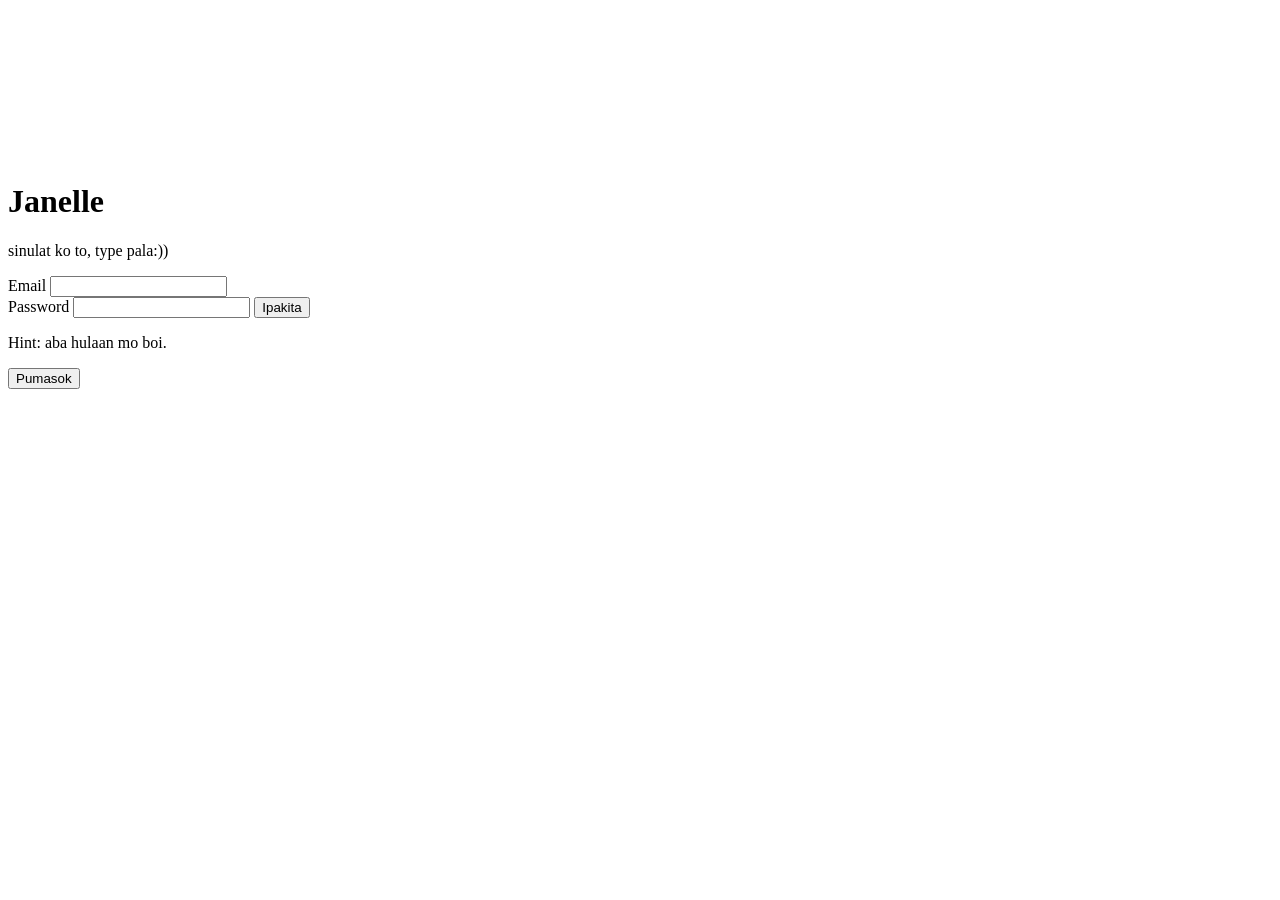
==== index.html @ ebbb545b "Add files via upload" ====
<!DOCTYPE html>
<html lang="fil">
<head>
    <meta charset="UTF-8">
    <meta name="viewport" content="width=device-width, initial-scale=1">
    <title>para sa baby ko</title>
    <link rel="preconnect" href="https://fonts.googleapis.com">
    <link rel="preconnect" href="https://fonts.gstatic.com" crossorigin>
    <link href="https://fonts.googleapis.com/css2?family=Cormorant+Garamond:ital,wght@0,500;0,600;1,500&family=Figtree:wght@400;600;700&family=Pinyon+Script&display=swap" rel="stylesheet">
    <link rel="stylesheet" href="css/style.css">
    <script>
        if (localStorage.getItem("janelle.auth") === "yes") { location.replace("love.html"); }
    </script>
</head>
<body>
<canvas id="fx" aria-hidden="true"></canvas>

<main class="login">
    <div class="login-inner" id="loginInner">
        <h1>Janelle</h1>
        <p class="tagline">sinulat ko to, type pala:))</p>

        <form id="loginForm" novalidate>
            <div class="field">
                <label for="email">Email</label>
                <input id="email" name="email" type="text" autocomplete="username" autocapitalize="none" spellcheck="false" required>
            </div>

            <div class="field">
                <label for="password">Password</label>
                <input id="password" name="password" type="password" autocomplete="current-password" required>
                <button type="button" class="toggle-pass" id="togglePass" aria-pressed="false">Ipakita</button>
            </div>

            <p class="hint">Hint: aba hulaan mo boi.</p>
            <p class="form-error" id="error" role="alert"></p>

            <button type="submit" class="btn btn-primary">Pumasok</button>
        </form>
    </div>
</main>

<script src="js/effects.js"></script>
<script src="js/login.js"></script>
</body>
</html>
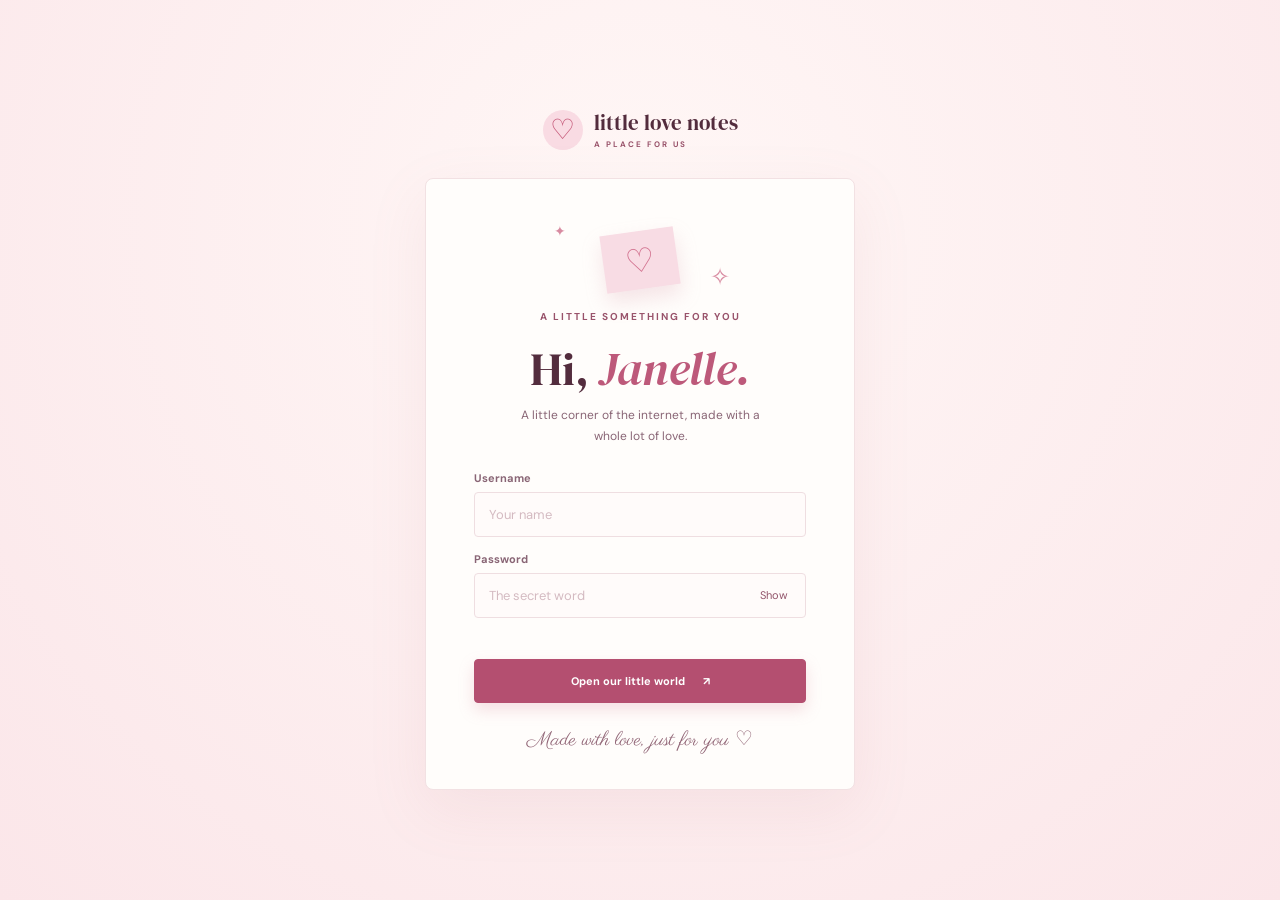
==== commit d322a07a: "Redesign the love-note app in pink with English copy, editable favorites, search, and accessible ani" ====
--- a/index.html
+++ b/index.html
@@ -1,46 +1,33 @@
 <!DOCTYPE html>
-<html lang="fil">
+<html lang="en">
 <head>
-    <meta charset="UTF-8">
-    <meta name="viewport" content="width=device-width, initial-scale=1">
-    <title>para sa baby ko</title>
-    <link rel="preconnect" href="https://fonts.googleapis.com">
-    <link rel="preconnect" href="https://fonts.gstatic.com" crossorigin>
-    <link href="https://fonts.googleapis.com/css2?family=Cormorant+Garamond:ital,wght@0,500;0,600;1,500&family=Figtree:wght@400;600;700&family=Pinyon+Script&display=swap" rel="stylesheet">
-    <link rel="stylesheet" href="css/style.css">
-    <script>
-        if (localStorage.getItem("janelle.auth") === "yes") { location.replace("love.html"); }
-    </script>
+  <meta charset="UTF-8">
+  <meta name="viewport" content="width=device-width, initial-scale=1">
+  <title>For Janelle | A little place for us</title>
+  <link rel="preconnect" href="https://fonts.googleapis.com">
+  <link rel="preconnect" href="https://fonts.gstatic.com" crossorigin>
+  <link href="https://fonts.googleapis.com/css2?family=DM+Sans:wght@400;500;600;700&family=DM+Serif+Display:ital@0;1&family=Parisienne&display=swap" rel="stylesheet">
+  <link rel="stylesheet" href="style.css">
+  <script>if (localStorage.getItem('janelle.auth') === 'yes') location.replace('love.html');</script>
 </head>
-<body>
-<canvas id="fx" aria-hidden="true"></canvas>
-
-<main class="login">
-    <div class="login-inner" id="loginInner">
-        <h1>Janelle</h1>
-        <p class="tagline">sinulat ko to, type pala:))</p>
-
-        <form id="loginForm" novalidate>
-            <div class="field">
-                <label for="email">Email</label>
-                <input id="email" name="email" type="text" autocomplete="username" autocapitalize="none" spellcheck="false" required>
-            </div>
-
-            <div class="field">
-                <label for="password">Password</label>
-                <input id="password" name="password" type="password" autocomplete="current-password" required>
-                <button type="button" class="toggle-pass" id="togglePass" aria-pressed="false">Ipakita</button>
-            </div>
-
-            <p class="hint">Hint: aba hulaan mo boi.</p>
-            <p class="form-error" id="error" role="alert"></p>
-
-            <button type="submit" class="btn btn-primary">Pumasok</button>
-        </form>
+<body class="login-page">
+  <canvas id="fx" aria-hidden="true"></canvas>
+  <main class="login-wrap">
+    <a class="brand login-brand" href="index.html"><span class="brand-mark">♡</span><span>little love notes<small>A PLACE FOR US</small></span></a>
+    <div class="login-card" id="loginInner">
+      <div class="login-illustration" aria-hidden="true"><span class="sparkle sparkle-one">✦</span><span class="envelope">♡</span><span class="sparkle sparkle-two">✧</span></div>
+      <span class="eyebrow">A LITTLE SOMETHING FOR YOU</span>
+      <h1>Hi, <em>Janelle.</em></h1>
+      <p class="login-intro">A little corner of the internet, made with a whole lot of love.</p>
+      <form id="loginForm" novalidate>
+        <div class="field"><label for="email">Username</label><input id="email" name="email" type="text" autocomplete="username" autocapitalize="none" spellcheck="false" placeholder="Your name" required></div>
+        <div class="field"><label for="password">Password</label><div class="password-wrap"><input id="password" name="password" type="password" autocomplete="current-password" placeholder="The secret word" required><button type="button" class="toggle-pass" id="togglePass" aria-pressed="false">Show</button></div></div>
+        <p class="form-error" id="error" role="alert"></p>
+        <button type="submit" class="btn btn-primary login-submit">Open our little world <span>↗</span></button>
+      </form>
+      <p class="login-foot">Made with love, just for you ♡</p>
     </div>
-</main>
-
-<script src="js/effects.js"></script>
-<script src="js/login.js"></script>
+  </main>
+  <script src="effects.js"></script><script src="login.js"></script>
 </body>
 </html>
--- a/style.css
+++ b/style.css
@@ -0,0 +1,22 @@
+:root{--ink:#532c3d;--muted:#a77b8a;--pink:#df7292;--deep:#bf5678;--line:#f0dce1;--paper:#fffdfb;--serif:'DM Serif Display',Georgia,serif;--sans:'DM Sans',sans-serif;--script:'Parisienne',cursive}
+*{box-sizing:border-box}html{scroll-behavior:smooth}body{margin:0;color:var(--ink);font-family:var(--sans);font-size:14px;background:#fff9f7}button,input,textarea{font:inherit;color:inherit}button{cursor:pointer}a{color:inherit;text-decoration:none}:focus-visible{outline:2px solid #ba5475;outline-offset:3px}.sr-only{position:absolute;width:1px;height:1px;padding:0;margin:-1px;overflow:hidden;clip:rect(0,0,0,0);white-space:nowrap;border:0}#fx{position:fixed;inset:0;width:100%;height:100%;pointer-events:none;z-index:50}.shell{max-width:1440px;margin:auto;padding:0 7%}.topbar{height:94px;display:flex;justify-content:space-between;align-items:center;border-bottom:1px solid #f1e4e2}.brand{display:inline-flex;align-items:center;gap:11px;font-family:var(--serif);font-size:21px;line-height:1}.brand-mark{display:grid;place-items:center;width:40px;height:40px;border-radius:50%;background:#f9dbe3;color:#c45677;font-family:Georgia,serif;font-size:28px}.brand small{display:block;margin-top:6px;font:700 8px var(--sans);letter-spacing:2px;color:#c58c9d}.topbar-right{display:flex;align-items:center;gap:38px}.topbar-note{color:#ad8992;font-size:12px}.topbar-note span{color:#da8da5;margin-left:8px}.logout{border:1px solid #eed8dc;background:transparent;border-radius:30px;padding:10px 18px;color:#8d6573;font-size:11px;font-weight:700}.logout span{margin-left:10px;color:#cf7892}.logout:hover,.btn-secondary:hover{background:#fcecf0}
+.hero{position:relative;display:grid;grid-template-columns:1fr 1fr;min-height:405px;margin:30px 0 70px;padding:62px 8%;overflow:hidden;background:#fbe8e9;border-radius:8px}.hero:before{content:'';position:absolute;inset:0;background:radial-gradient(circle at 79% 44%,#f7ced9 0,transparent 35%)}.hero-copy{position:relative;z-index:1}.eyebrow,.step{font-size:10px;font-weight:700;letter-spacing:2px;color:#be7188}.dot{display:inline-block;width:6px;height:6px;background:#d77c98;border-radius:50%;vertical-align:middle;margin-right:8px}.hero h1{margin:22px 0 16px;font:400 clamp(45px,5vw,69px)/1.06 var(--serif);letter-spacing:-1.8px}.hero h1 em,.section-heading h2 em{font-weight:400;color:#d77d97}.hero-copy>p{font-size:14px;line-height:1.8;color:#a77988}.text-link{display:inline-block;margin-top:24px;font-size:10px;font-weight:700;letter-spacing:1.6px;color:#b65d78}.text-link span{font-size:17px;margin-left:10px}.hero-number{position:absolute;bottom:22px;right:28px;color:#cc99a6;font-size:9px;letter-spacing:1.5px}.hero-art{position:relative;min-height:270px;display:grid;place-items:center}.art-orbit{position:absolute;border:1px solid rgba(209,119,147,.22);border-radius:50%;width:275px;height:275px}.orbit-two{width:325px;height:325px}.art-envelope{position:relative;display:grid;place-items:center;width:190px;height:140px;background:#fff9f5;border-radius:4px;box-shadow:0 20px 50px #dba3b080;transform:rotate(-9deg);animation:float 5s ease-in-out infinite;overflow:hidden}.art-envelope:before,.art-envelope:after{content:'';position:absolute;width:145px;height:145px;top:39px;background:#fff0ee;transform:rotate(45deg);border:1px solid #f5d9dd}.art-envelope:before{left:-75px}.art-envelope:after{right:-75px}.art-envelope span{position:relative;z-index:2;display:grid;place-items:center;width:42px;height:42px;border-radius:50%;background:#d87d98;color:white;font-size:28px;box-shadow:0 4px 10px #bd698a55}.art-star{position:absolute;color:#d8849e;font-size:32px}.art-star-one{top:26px;left:22%;animation:twinkle 3s ease-in-out infinite}.art-star-two{right:20%;bottom:54px;font-size:40px;animation:twinkle 4s ease-in-out infinite}.art-label{position:absolute;bottom:9px;left:17%;font:24px var(--script);color:#ba7f91;transform:rotate(-9deg)}.art-heart{position:absolute;right:21%;top:50px;color:#e9a3b5;font-size:17px;animation:float 4s ease-in-out infinite}
+.section-heading{display:flex;justify-content:space-between;align-items:end;margin-bottom:25px}.section-heading h2{font:400 39px/1.1 var(--serif);letter-spacing:-.7px;margin:10px 0 0}.section-heading>p{margin:0;color:#b3929a;font-size:12px;line-height:1.7;text-align:right}.workspace{display:grid;grid-template-columns:minmax(0,1.8fr) minmax(260px,1fr);gap:22px}.card{background:var(--paper);border:1px solid #f1e5e3;border-radius:8px;box-shadow:0 12px 30px #b9878d0a}.composer{padding:30px}.card-heading{display:flex;align-items:center;justify-content:space-between;margin-bottom:23px}.step span{padding:0 5px;color:#e9a3b6}.card-heading h3{font:400 25px var(--serif);margin:8px 0 0}.card-icon{display:grid;place-items:center;width:40px;height:40px;border-radius:50%;background:#fff1f2;font-size:21px;color:#d17e98}.textarea-wrap{border:1px solid #efdddf;background:#fffbfa;border-radius:5px;padding:17px 18px 12px;transition:border-color .2s,box-shadow .2s}.textarea-wrap:focus-within{border-color:#df9aae;box-shadow:0 0 0 3px #fbe6ec}.textarea-wrap label{font-size:9px;font-weight:700;letter-spacing:1.6px;color:#bf8b99}.textarea-wrap textarea{width:100%;min-height:105px;resize:vertical;border:0;outline:0;background:transparent;padding:14px 0 6px;font:italic 20px/1.5 var(--serif);color:#75485a}.textarea-wrap textarea::placeholder{color:#d1b1b9}.textarea-bottom{display:flex;justify-content:space-between;gap:10px;color:#c5a2aa;font-size:10px}.prompt-row{display:flex;justify-content:space-between;align-items:center;gap:10px;margin:15px 0 27px;color:#b3929a;font-size:11px}.text-button{border:0;background:none;color:#c56784;font-size:11px;font-weight:700}.text-button span{font-size:17px}.effects{border:0;padding:0;margin:0 0 26px}.effects legend{padding:0;margin:0 0 14px}.effects legend strong{display:block;margin-top:8px;font:400 20px var(--serif)}.pills{display:flex;flex-wrap:wrap;gap:8px}.pill input{position:absolute;opacity:0}.pill span{display:block;border:1px solid #f0dfe2;border-radius:30px;padding:9px 13px;color:#9f7784;font-size:11px;cursor:pointer;transition:transform .2s,background .2s,border-color .2s}.pill b{font-size:15px;color:#d58ca1;margin-right:3px}.pill:hover span{transform:translateY(-2px);border-color:#dda6b6}.pill input:checked+span{background:#fbe5eb;border-color:#e8b6c5;color:#a74d6b;font-weight:700}.pill input:focus-visible+span{outline:2px solid #ba5475;outline-offset:3px}.actions{display:flex;gap:10px;flex-wrap:wrap}.btn{border-radius:4px;padding:14px 22px;font-weight:700;font-size:11px;transition:transform .2s,box-shadow .2s,background .2s}.btn:hover{transform:translateY(-2px)}.btn-primary{border:1px solid #d77d98;background:#d77d98;color:white;box-shadow:0 7px 15px #d890a344}.btn-primary:hover{background:#c96987;box-shadow:0 9px 20px #d890a366}.btn-primary span{margin-left:15px}.btn-secondary{border:1px solid #efdce0;background:white;color:#b16c80}.status{min-height:16px;margin:12px 0 -10px;color:#b65d78;font-size:11px}.side-stack{display:grid;gap:16px;align-content:start}.quote-card{position:relative;min-height:258px;padding:27px;background:#f8e2e6;border-radius:8px;overflow:hidden}.quote-card:after{content:'♡';position:absolute;right:-18px;top:46px;font:200px Georgia;color:#ffffff38;line-height:1}.quote-spark{position:absolute;right:25px;top:22px;font-size:23px;color:#d78da2}.quote-mark{height:52px;margin-top:20px;color:#d79aab;font:75px/1 var(--serif)}.quote-card p{position:relative;z-index:1;max-width:220px;margin:0;font:italic 25px/1.25 var(--serif);color:#8a5266}.quote-bottom{display:flex;justify-content:space-between;align-items:end;margin-top:19px;color:#ba8393;font:20px var(--script)}.quote-bottom button{position:relative;z-index:1;width:36px;height:36px;border:1px solid #e3b6c2;border-radius:50%;background:transparent;color:#b86a81;font-size:16px}.quote-bottom button:hover{background:white}.tip-card{display:flex;gap:15px;padding:23px;background:#fffdfb;border:1px solid #f2e5e4;border-radius:8px}.tip-icon{display:grid;place-items:center;flex:none;width:38px;height:38px;background:#fcecf0;color:#d6819a;border-radius:50%;font-size:22px}.tip-card strong{font:400 17px var(--serif)}.tip-card p{margin:7px 0 0;color:#b4939c;font-size:11px;line-height:1.7}
+.saved-section{padding:75px 0 70px}.note-count{display:inline-grid;place-items:center;vertical-align:middle;width:25px;height:25px;border-radius:50%;background:#f9e6ea;color:#bd7288;font:700 10px var(--sans)}.saved-toolbar{display:flex;justify-content:space-between;gap:15px;align-items:center;border-bottom:1px solid #eedfe0;margin-bottom:18px}.filters{display:flex;gap:25px}.filter{border:0;border-bottom:2px solid transparent;background:transparent;padding:12px 0;color:#b698a1;font-size:11px;font-weight:700}.filter.active{border-color:#d87c98;color:#b75c79}.search{display:flex;align-items:center;gap:8px;color:#c1909e}.search span:first-child{font-size:22px}.search input{max-width:160px;border:0;outline:0;background:transparent;padding:10px 0;font-size:11px}.search input::placeholder{color:#c7a8af}.letter-list{display:grid;grid-template-columns:repeat(3,minmax(0,1fr));gap:15px;list-style:none;padding:0;margin:0}.letter{min-width:0;padding:22px;background:#fffdfb;border:1px solid #f1e3e3;border-radius:6px;animation:rise .4s ease both}.letter-top{display:flex;justify-content:space-between;align-items:center}.letter-tag{font-size:9px;font-weight:700;letter-spacing:1.3px;color:#d38da1}.favorite{border:0;background:none;color:#d77d98;font-size:23px;line-height:1}.letter-text{min-height:64px;margin:20px 0 15px;font:italic 21px/1.35 var(--serif);overflow-wrap:anywhere}.meta{color:#b69aa1;font-size:10px}.letter-actions{display:flex;align-items:center;gap:15px;border-top:1px solid #f3e6e6;margin-top:17px;padding-top:13px}.letter-actions button{border:0;background:transparent;padding:3px 0;font-size:11px}.letter-play{color:#c46d88;font-weight:700;margin-right:auto}.letter-action{color:#aa8a94}.letter-action:hover,.letter-play:hover{color:#8d3d5a}.empty{grid-column:1/-1;padding:35px;text-align:center;background:#fffdfb;border:1px dashed #efd9de;border-radius:6px;color:#b999a2}.empty-icon{display:block;color:#dc99ac;font-size:30px}.empty strong{display:block;color:#8d6271;font:400 20px var(--serif)}.empty p{margin:6px 0;font-size:11px}footer{display:flex;justify-content:space-between;align-items:center;gap:15px;padding:25px 0 32px;border-top:1px solid #eedfe0;color:#c4a0aa;font-size:9px;font-weight:700;letter-spacing:1.4px}.footer-script{font:23px var(--script);letter-spacing:0;color:#c18496}footer a{color:#ba7589}
+.reveal[hidden]{display:none}.reveal{position:fixed;inset:0;z-index:40;display:grid;place-items:center;padding:35px;background:radial-gradient(circle at center,#a65371,#542337);cursor:pointer;animation:fade .4s ease}.reveal-content{text-align:center;max-width:850px}.reveal-kicker{font-size:10px;letter-spacing:3px;color:#f6c5d2}.reveal-text{margin:30px 0;color:#fff8f7;font:italic clamp(32px,5vw,60px)/1.25 var(--serif);overflow-wrap:anywhere}.word{display:inline-block;max-width:100%;overflow-wrap:anywhere}.ch{display:inline-block;opacity:0;animation:character .7s ease forwards}.reveal-signature{font:32px var(--script);color:#f7bdce}.reveal-close{position:absolute;right:28px;top:22px;background:transparent;border:1px solid #efb6c5;border-radius:50%;width:42px;height:42px;color:white;font-size:26px}.reveal-hint{position:absolute;bottom:20px;color:#e9b4c3;font-size:11px}
+.login-page{background:radial-gradient(circle at 50% 25%,#fff7f6,#fbe6e9)}.login-wrap{min-height:100vh;display:flex;flex-direction:column;align-items:center;justify-content:center;padding:35px 20px}.login-brand{margin-bottom:28px}.login-card{width:min(430px,100%);padding:35px 48px;text-align:center;background:#fffdfb;border:1px solid #f2e1e3;border-radius:8px;box-shadow:0 20px 60px #bb7c8d1c;animation:rise .7s ease both}.login-illustration{height:92px;position:relative;display:grid;place-items:center}.envelope{display:grid;place-items:center;width:74px;height:58px;background:#f8dce4;color:#d16f8d;font-size:33px;transform:rotate(-8deg);box-shadow:0 10px 20px #d9a1af44;animation:float 4s ease-in-out infinite}.sparkle{position:absolute;color:#d88ba1}.sparkle-one{left:24%;top:8px}.sparkle-two{right:23%;bottom:14px;font-size:24px}.login-card h1{margin:12px 0 4px;font:400 47px var(--serif)}.login-card h1 em{color:#d77d97}.login-intro{margin:0 auto 25px;max-width:260px;color:#af8a96;line-height:1.7;font-size:12px}.field{text-align:left;margin:0 0 15px}.field label{display:block;margin-bottom:7px;color:#9d7482;font-size:11px;font-weight:700}.field input{width:100%;border:1px solid #efdee1;border-radius:4px;background:#fffbfa;padding:13px 14px;outline:0;font-size:13px}.field input:focus{border-color:#d58ba1}.field input::placeholder{color:#d4bac1}.password-wrap{position:relative}.password-wrap input{padding-right:65px}.toggle-pass{position:absolute;right:12px;top:50%;transform:translateY(-50%);border:0;background:none;color:#bc7f90;font-size:11px}.form-error{min-height:16px;margin:0 0 10px;color:#b04c6b;text-align:left;font-size:11px}.login-submit{width:100%}.login-foot{margin:23px 0 0;color:#c398a5;font:20px var(--script)}.shake{animation:shake .4s}.login-card.is-in{animation:exit .9s ease forwards}
+@keyframes float{50%{transform:translateY(-10px) rotate(-5deg)}}@keyframes twinkle{50%{transform:scale(.7) rotate(25deg);opacity:.5}}@keyframes rise{from{opacity:0;transform:translateY(12px)}to{opacity:1;transform:none}}@keyframes fade{from{opacity:0}to{opacity:1}}@keyframes character{from{opacity:0;transform:translateY(12px);filter:blur(5px)}to{opacity:1;transform:none;filter:none}}@keyframes shake{25%{transform:translateX(-6px)}75%{transform:translateX(6px)}}@keyframes exit{to{opacity:0;transform:translateY(-15px)}}
+@media(max-width:800px){.shell{padding:0 5%}.hero{margin-bottom:50px;padding:45px 6%;min-height:340px}.hero-art{min-height:220px}.art-orbit{width:210px;height:210px}.orbit-two{width:245px;height:245px}.art-envelope{width:150px;height:110px}.workspace{grid-template-columns:1fr}.side-stack{grid-template-columns:1fr 1fr}.letter-list{grid-template-columns:repeat(2,minmax(0,1fr))}.saved-section{padding-top:55px}}
+@media(max-width:560px){.topbar{height:75px}.brand{font-size:18px}.brand-mark{width:36px;height:36px}.topbar-note{display:none}.topbar-right{gap:0}.hero{grid-template-columns:1fr;padding:38px 25px 25px;margin-top:18px}.hero h1{font-size:44px}.hero-art{min-height:220px;margin-top:15px}.hero-number{bottom:12px;font-size:8px}.section-heading h2{font-size:33px}.section-heading>p{display:none}.composer{padding:22px}.side-stack{grid-template-columns:1fr}.quote-card{min-height:230px}.saved-toolbar{align-items:end}.filters{gap:15px}.search input{width:115px}.letter-list{grid-template-columns:1fr}footer{flex-wrap:wrap}.footer-script{width:100%}.login-card{padding:30px 25px}}
+@media(prefers-reduced-motion:reduce){html{scroll-behavior:auto}*,*:before,*:after{animation-duration:.01ms!important;animation-iteration-count:1!important;transition-duration:.01ms!important}.ch{opacity:1;filter:none;transform:none}}
+/* Keep small text readable against the soft pink surfaces. */
+.brand small,.eyebrow,.step,.textarea-wrap label,.letter-tag{color:#99536b}
+.topbar-note,.hero-copy>p,.section-heading>p,.prompt-row,.tip-card p,.meta,.empty,.textarea-bottom,.login-intro{color:#896575}
+.hero h1 em,.section-heading h2 em,.login-card h1 em{color:#bd597a}
+.text-button,.text-link,.letter-play,.filter.active,.status{color:#a44767}
+.btn-primary{background:#b44f70;border-color:#b44f70}.btn-primary:hover{background:#9c3e5d}
+.btn-secondary,.logout{color:#92546a}.pill span,.letter-action,.filter,.search input,.field label{color:#896575}
+.quote-card p{color:#754354}.quote-bottom,.art-label{color:#91566b}.quote-card .step{color:#97516a}
+.empty strong{color:#795161}.footer-script,footer,footer a,.login-foot{color:#906475}
+.pill input:checked+span{color:#97415f}
+.toggle-pass{color:#92546a}
